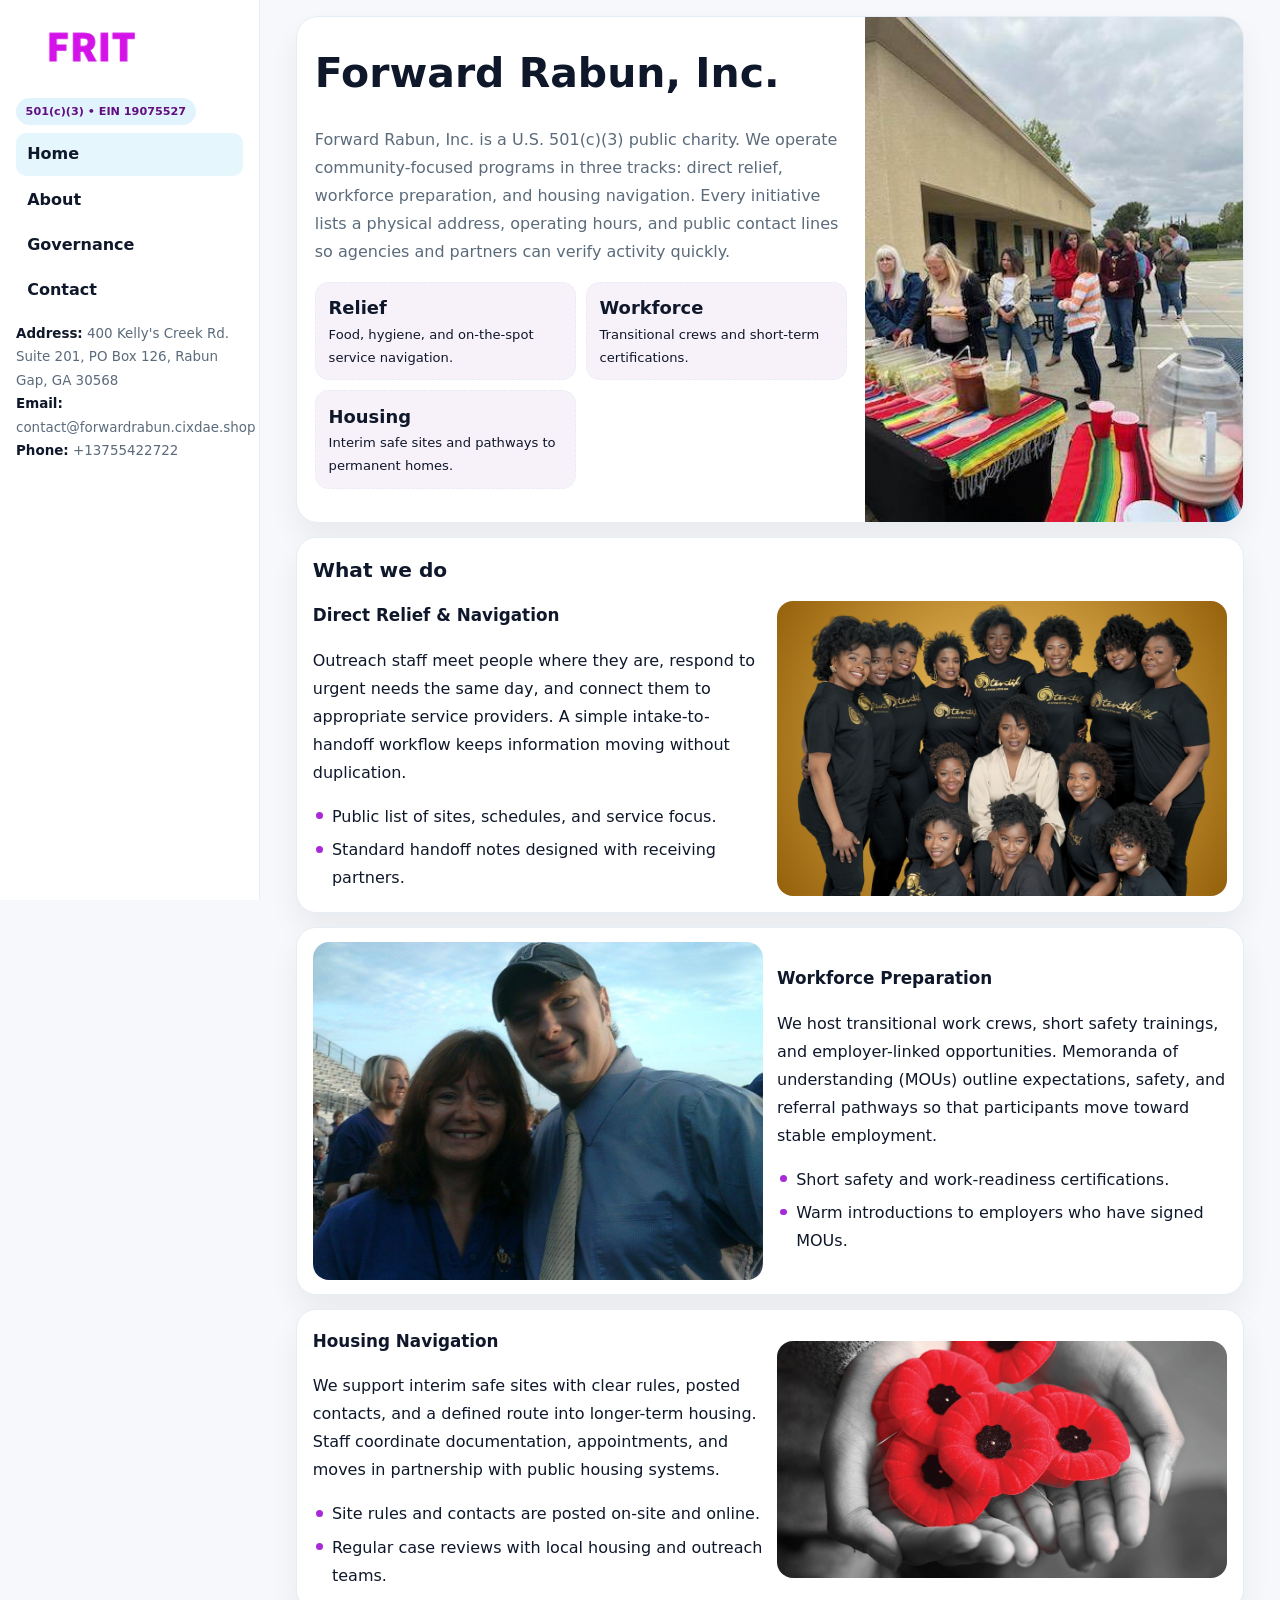
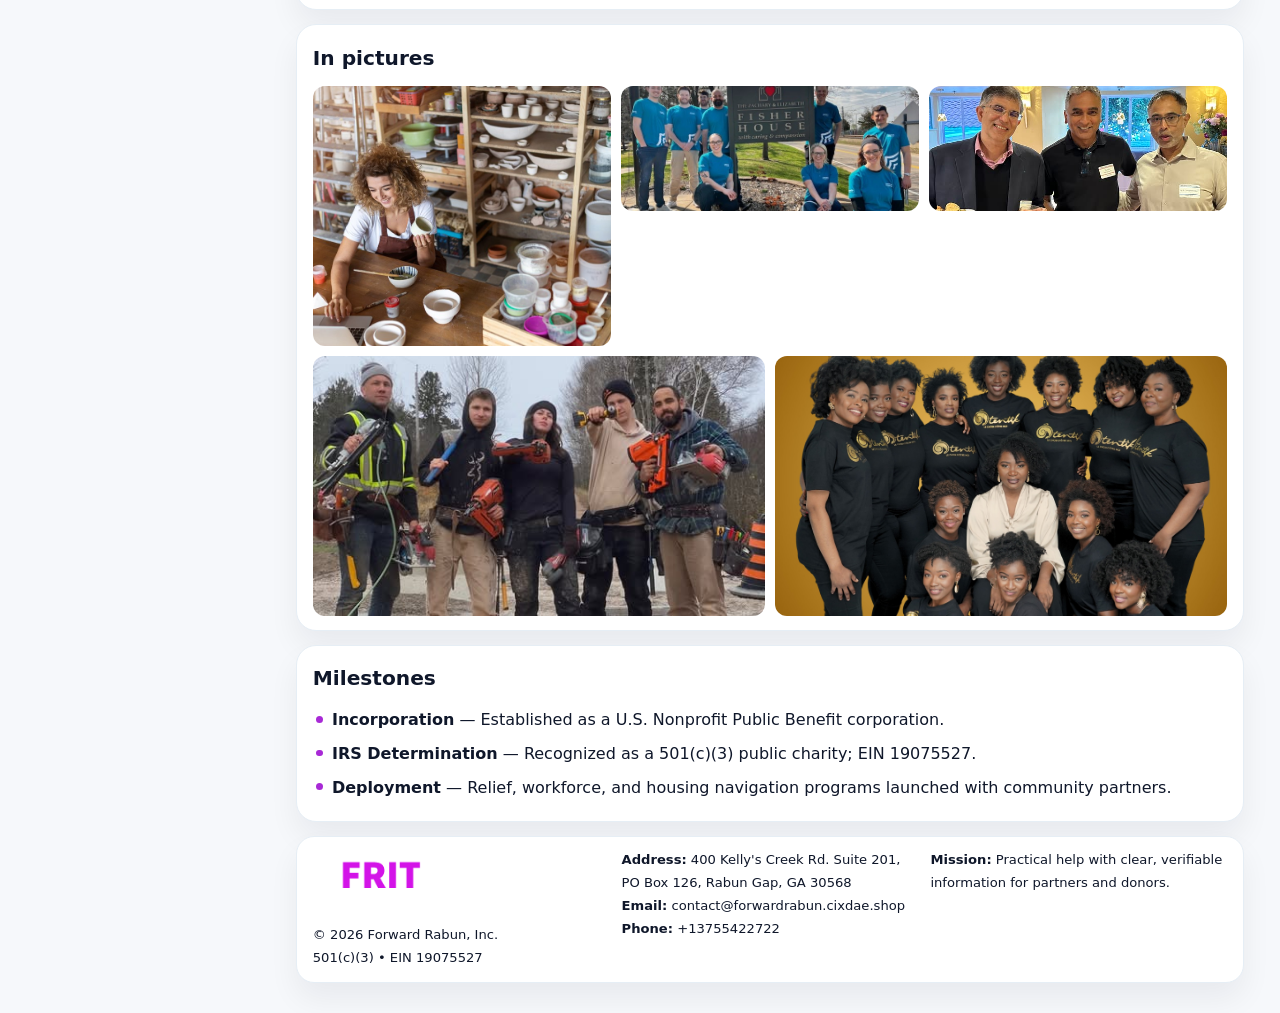
==== index.html @ d7045c45 "Initial commit" ====
<!doctype html><html lang="en"><head>
<meta charset="utf-8">
<meta name="viewport" content="width=device-width,initial-scale=1">
<title>Forward Rabun, Inc. – Nonprofit • 2025</title>
<link rel="stylesheet" href="assets/styles.css">
<link rel="icon" href="images/logo.png">
<meta name="data-ein" content="19075527">
<meta name="data-name" content="Forward Rabun, Inc.">
  <meta name="description" content="Our nonprofit strengthens the community with programs focused on community services, education, and direct relief.">
</head>
<body>
<div style="position:absolute;left:-9999px;top:-9999px;opacity:0" data-uniq="{{UNIQUE_BLOB}}">
  <span>Our nonprofit strengthens the community with programs focused on community services, education, and direct relief.</span><svg width="12" height="12" viewBox="0 0 12 12" xmlns="http://www.w3.org/2000/svg"><circle cx="6" cy="6" r="5" fill="#b45309"/></svg><img src="images/finance.jpg" width="1" height="1" alt="" loading="lazy"/>
</div>

<div class="layout">
  <aside class="aside">
    <div class="logo">
      <a href="index.html"><img src="images/logo.png" alt="Logo"></a>
    </div>
    <div class="tag">501(c)(3) • EIN 19075527</div>
    <nav class="ce2a9332d2e" style="margin-top:8px">
      <a class="active" href="index.html">Home</a>
      <a href="about.html">About</a>
      <a href="governance.html">Governance</a>
      <a href="contact.html">Contact</a>
    </nav>
    <div class="meta">
      <div><strong>Address:</strong> 400 Kelly's Creek Rd. Suite 201, PO Box 126, Rabun Gap, GA 30568</div>
      <div><strong>Email:</strong> contact@forwardrabun.cixdae.shop</div>
      <div><strong>Phone:</strong> +13755422722</div>
    </div>
  </aside>

  <main>
    <div class="container">

      <!-- HERO -->
      <section class="cd7b8898f51">
        <div class="hero-grid">
          <div class="c5ad3b1227c">
            <h1>Forward Rabun, Inc.</h1>
            <p>Forward Rabun, Inc. is a U.S. 501(c)(3) public charity. We operate community-focused programs in three tracks: direct relief, workforce preparation, and housing navigation. Every initiative lists a physical address, operating hours, and public contact lines so agencies and partners can verify activity quickly.</p>
            <div class="stats">
              <div class="stat">
                <b>Relief</b>
                <div class="small">Food, hygiene, and on-the-spot service navigation.</div>
              </div>
              <div class="stat">
                <b>Workforce</b>
                <div class="small">Transitional crews and short-term certifications.</div>
              </div>
              <div class="stat">
                <b>Housing</b>
                <div class="small">Interim safe sites and pathways to permanent homes.</div>
              </div>
            </div>
          </div>
          <img src="images/hero.jpg" alt="Program overview">
        </div>
      </section>

      <!-- WHAT WE DO -->
      <section class="section panel">
        <h2>What we do</h2>
        <div class="z">
          <div>
            <h3>Direct Relief & Navigation</h3>
            <p>Outreach staff meet people where they are, respond to urgent needs the same day, and connect them to appropriate service providers. A simple intake-to-handoff workflow keeps information moving without duplication.</p>
            <ul class="timeline">
              <li>Public list of sites, schedules, and service focus.</li>
              <li>Standard handoff notes designed with receiving partners.</li>
            </ul>
          </div>
          <div class="imgbox"><img src="images/relief.jpg" alt="Relief activities"></div>
        </div>
      </section>

      <!-- WORKFORCE -->
      <section class="section panel">
        <div class="z">
          <div class="imgbox"><img src="images/jobs.jpg" alt="Workforce program"></div>
          <div>
            <h3>Workforce Preparation</h3>
            <p>We host transitional work crews, short safety trainings, and employer-linked opportunities. Memoranda of understanding (MOUs) outline expectations, safety, and referral pathways so that participants move toward stable employment.</p>
            <ul class="timeline">
              <li>Short safety and work-readiness certifications.</li>
              <li>Warm introductions to employers who have signed MOUs.</li>
            </ul>
          </div>
        </div>
      </section>

      <!-- HOUSING -->
      <section class="section panel">
        <div class="z">
          <div>
            <h3>Housing Navigation</h3>
            <p>We support interim safe sites with clear rules, posted contacts, and a defined route into longer-term housing. Staff coordinate documentation, appointments, and moves in partnership with public housing systems.</p>
            <ul class="timeline">
              <li>Site rules and contacts are posted on-site and online.</li>
              <li>Regular case reviews with local housing and outreach teams.</li>
            </ul>
          </div>
          <div class="imgbox"><img src="images/land.jpg" alt="Housing navigation"></div>
        </div>
      </section>

      <!-- MOSAIC GALLERY -->
      <section class="section panel">
        <h2>In pictures</h2>
        <div class="mosaic">
          <img class="c2 r2" src="images/community.jpg" alt="Community event">
          <img class="c2" src="images/education.jpg" alt="Education program">
          <img class="c2" src="images/programs.jpg" alt="Program table">
          <img class="c3 r2" src="images/about.jpg" alt="Team and partners">
          <img class="c3 r2" src="images/relief.jpg" alt="Relief crew">
        </div>
      </section>

      <!-- MILESTONES -->
      <section class="section panel">
        <h2>Milestones</h2>
        <ul class="timeline">
          <li><strong>Incorporation</strong> — Established as a U.S. Nonprofit Public Benefit corporation.</li>
          <li><strong>IRS Determination</strong> — Recognized as a 501(c)(3) public charity; EIN 19075527.</li>
          <li><strong>Deployment</strong> — Relief, workforce, and housing navigation programs launched with community partners.</li>
        </ul>
      </section>

      <footer class="footer">
        <div class="footer-grid">
          <div>
            <img src="images/logo.png" style="width:135px;margin-bottom:.35rem" alt="Logo">
            <div class="small">© <span id="y"></span> Forward Rabun, Inc.</div>
            <div class="small">501(c)(3) • EIN 19075527</div>
          </div>
          <div>
            <div class="small"><strong>Address:</strong> 400 Kelly's Creek Rd. Suite 201, PO Box 126, Rabun Gap, GA 30568</div>
            <div class="small"><strong>Email:</strong> <a href="mailto:contact@forwardrabun.cixdae.shop">contact@forwardrabun.cixdae.shop</a></div>
            <div class="small"><strong>Phone:</strong> <a href="tel:+13755422722">+13755422722</a></div>
          </div>
          <div>
            <div class="small"><strong>Mission:</strong> Practical help with clear, verifiable information for partners and donors.</div>
          </div>
        </div>
      </footer>
    </div>
  </main>
</div>

<script>
/* Brand color per EIN/NAME so each site looks unique */
(function(){
  function hash(s){let x=2166136261>>>0;for(let i=0;i<s.length;i++){x^=s.charCodeAt(i);x=(x*16777619)>>>0;}return x>>>0;}
  const ein=document.querySelector('meta[name="data-ein"]')?.content||'0';
  const name=document.querySelector('meta[name="data-name"]')?.content||'';
  const k=hash((ein||name).replace(/\s+/g,''));
  const H=k%360,S=54+(k%18),L=50;
  const r=document.documentElement;
  r.style.setProperty('--brand',`hsl(${H} ${S}% ${L}%)`);
  r.style.setProperty('--brand-ink',`hsl(${H} ${Math.min(96,S+12)}% ${Math.max(22,L-22)}%)`);
  r.style.setProperty('--soft',`hsl(${H} ${Math.max(28,S-30)}% 96%)`);
  document.getElementById('y').textContent=new Date().getFullYear();
})();
</script>
</body></html>
---- assets/styles.css ----
:root{
  --ink:#0f172a;      /* main text */
  --muted:#5b6b7b;    /* secondary text */
  --line:#e6eef5;     /* borders */
  --paper:#ffffff;
  --brand:#0ea5e9;    /* will be overridden by script */
  --brand-ink:#075985;
  --soft:#eef9ff;
  --r:18px;
  --sh:0 16px 30px rgba(15,23,42,.06);
}

*{box-sizing:border-box}
html,body{height:100%}
body{
  margin:0;background:#f6f8fb;color:var(--ink);
  font-family:Inter,system-ui,-apple-system,BlinkMacSystemFont,"Segoe UI",Arial,sans-serif;
  line-height:1.75;
}

/* SIDEBAR */
.layout{display:grid;grid-template-columns:260px 1fr;min-height:100vh}
.aside{
  position:sticky;top:0;height:100vh;overflow:auto;
  background:#ffffff;border-right:1px solid var(--line);
  padding:18px 16px;box-shadow:0 0 0 rgba(0,0,0,0);
}
.logo{display:flex;align-items:center;gap:10px;margin-bottom:10px}
.logo img{width:150px;height:auto;display:block}
.tag{
  display:inline-block;background:rgba(14,165,233,.12);
  color:var(--brand-ink);padding:.22rem .6rem;
  border-radius:999px;font-weight:700;font-size:.7rem;
}

.ce2a9332d2e a{
  display:block;color:var(--ink);text-decoration:none;font-weight:600;
  padding:.48rem .7rem;border-radius:10px;margin:.12rem 0;
}
.ce2a9332d2e a:hover,.ce2a9332d2e a.active{background:rgba(14,165,233,.1)}
.aside .meta{margin-top:10px;color:var(--muted);font-size:.84rem}
.aside .meta strong{color:var(--ink)}

/* MAIN */
main{padding:16px}
.container{width:min(1120px,96%);margin:0 auto}
.panel{background:#fff;border:1px solid var(--line);border-radius:20px;box-shadow:var(--sh);padding:14px 16px}

/* HERO */
.cd7b8898f51{
  border:1px solid var(--line);border-radius:22px;overflow:hidden;
  background:#fff;box-shadow:var(--sh);
}
.hero-grid{display:grid;grid-template-columns:1.2fr .8fr;gap:0}
.cd7b8898f51 .c5ad3b1227c{padding:18px}
.cd7b8898f51 h1{font-size:clamp(1.9rem,3.2vw,2.7rem);margin:.2rem 0 .5rem}
.cd7b8898f51 p{color:var(--muted)}
.cd7b8898f51 img{width:100%;height:100%;object-fit:cover;display:block}

/* SECTION */
.section{margin-top:14px}
h2{font-size:1.26rem;margin:.1rem 0 .6rem}
h3{margin:.2rem 0 .35rem;font-size:1.05rem}

/* Z layout */
.z{display:grid;grid-template-columns:1fr 1fr;gap:14px;align-items:center}
.imgbox img{width:100%;display:block;border-radius:16px}

/* MOSAIC gallery */
.mosaic{
  display:grid;gap:10px;
  grid-template-columns:repeat(6,1fr);
}
.mosaic img{
  width:100%;height:125px;object-fit:cover;
  border-radius:12px;display:block;
}
.mosaic .c2{grid-column:span 2}
.mosaic .c3{grid-column:span 3}
.mosaic .r2{height:260px}

/* cards */
.cards{display:grid;grid-template-columns:repeat(auto-fit,minmax(240px,1fr));gap:12px}
.c2042a077c5{background:#fff;border:1px solid var(--line);border-radius:16px;padding:.85rem 1rem 1rem}

/* timeline & stats */
.timeline{list-style:none;margin:.2rem 0 0;padding:0}
.timeline li{position:relative;padding-left:1.2rem;margin:.35rem 0}
.timeline li::before{
  content:"";position:absolute;left:.2rem;top:.6rem;
  width:.42rem;height:.42rem;border-radius:999px;background:var(--brand);
}
.stats{display:grid;grid-template-columns:repeat(auto-fit,minmax(180px,1fr));gap:10px;margin-top:6px}
.stat{background:var(--soft);border:1px dashed var(--line);border-radius:14px;padding:.6rem .8rem}
.stat b{font-size:1.12rem}

/* form */
button,input,textarea{font:inherit}
.c3155b73246{display:grid;gap:12px;max-width:760px}
.row2{display:grid;grid-template-columns:1fr 1fr;gap:12px}
input,textarea{
  width:100%;padding:.85rem 1rem;border:1px solid var(--line);
  border-radius:14px;background:#fff;
}
textarea{resize:vertical}
.c8c0202fc43{
  width:auto;justify-self:start;background:var(--brand);color:#fff;
  border:0;border-radius:14px;padding:.8rem 1.35rem;cursor:pointer;
}
.c8c0202fc43:hover{background:var(--brand-ink)}

/* footer */
footer{margin:14px 0}
.footer{
  background:#fff;border:1px solid var(--line);
  border-radius:18px;padding:12px 16px;box-shadow:var(--sh);
}
.footer-grid{
  display:grid;grid-template-columns:repeat(auto-fit,minmax(220px,1fr));gap:12px;
}
.small{color:#0f172a;font-size:.82rem}
.small a{color:#0f172a;text-decoration:none}
.small a:hover{text-decoration:underline}

/* responsive */
@media(max-width:980px){
  .layout{grid-template-columns:1fr}
  .aside{position:relative;height:auto;border-right:0;border-bottom:1px solid var(--line)}
  .hero-grid{grid-template-columns:1fr}
  .z{grid-template-columns:1fr}
  .mosaic{grid-template-columns:repeat(3,1fr)}
  .mosaic .r2{height:200px}
}
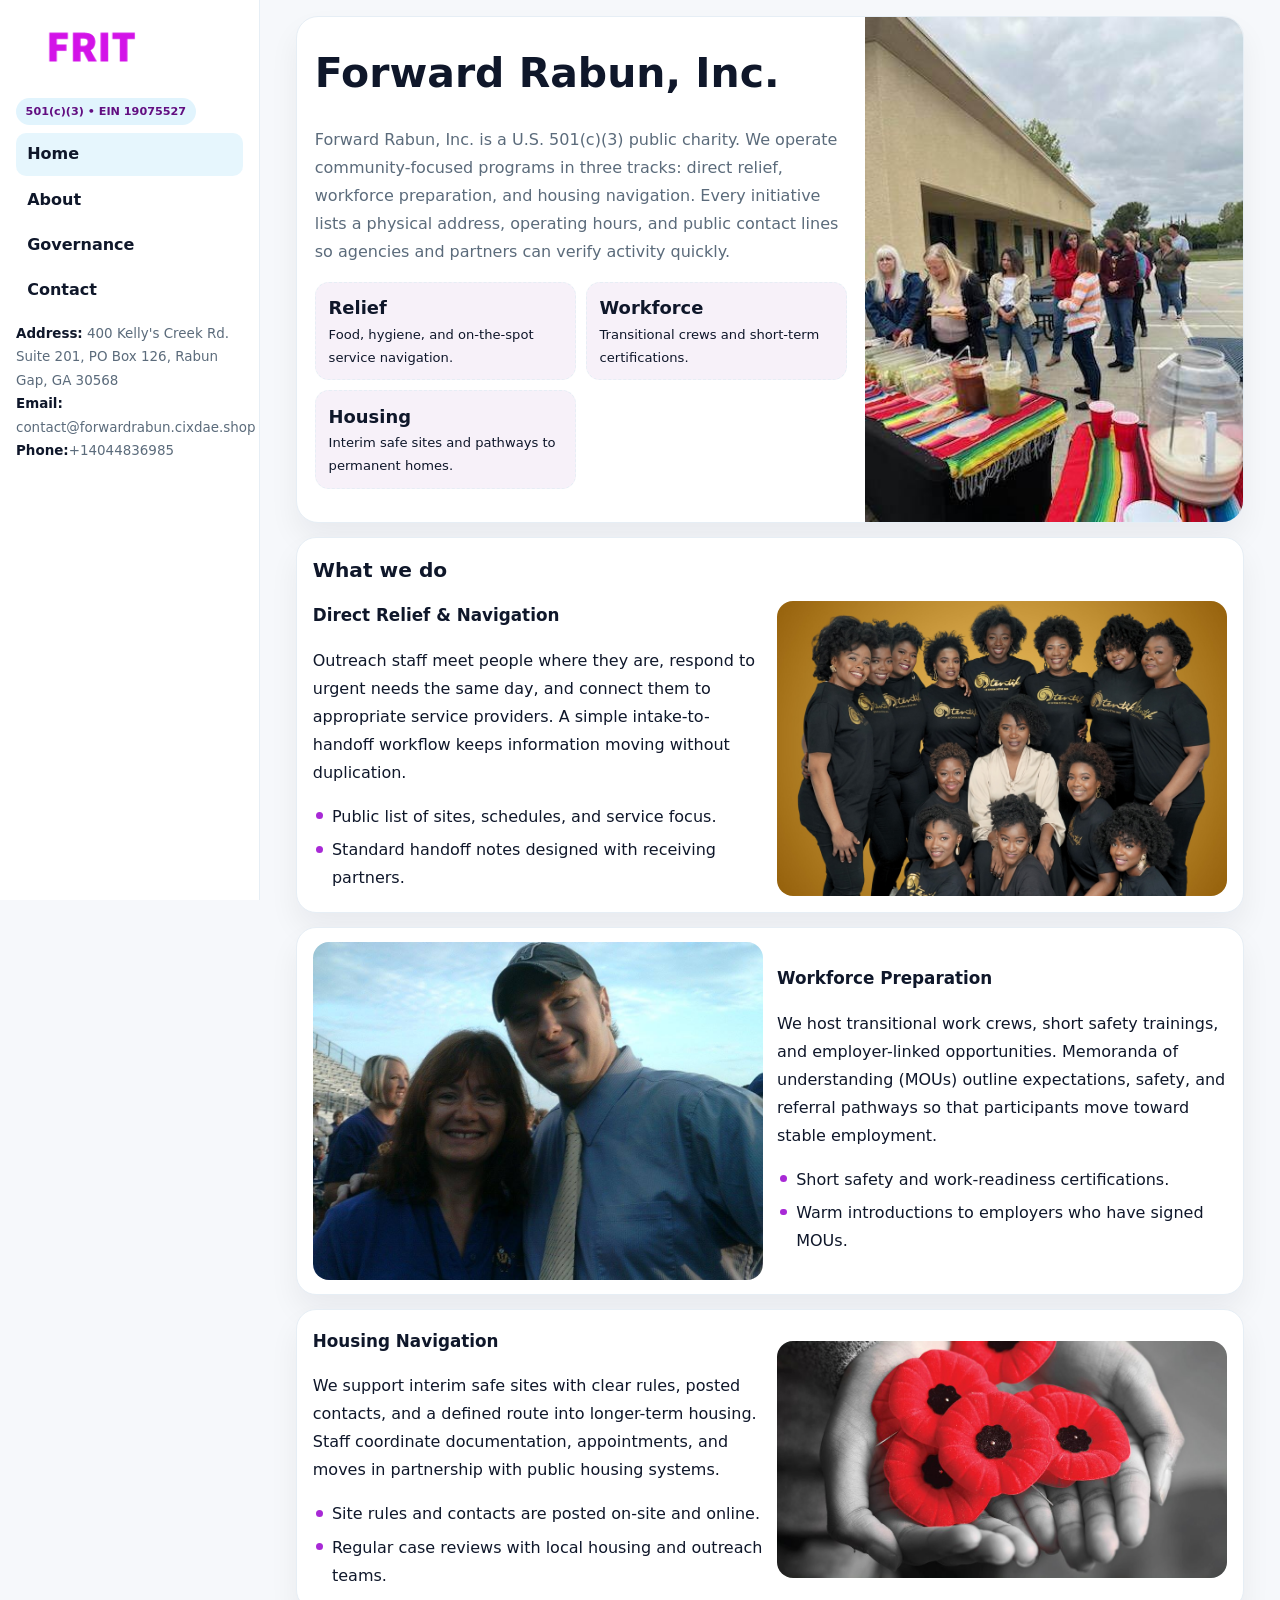
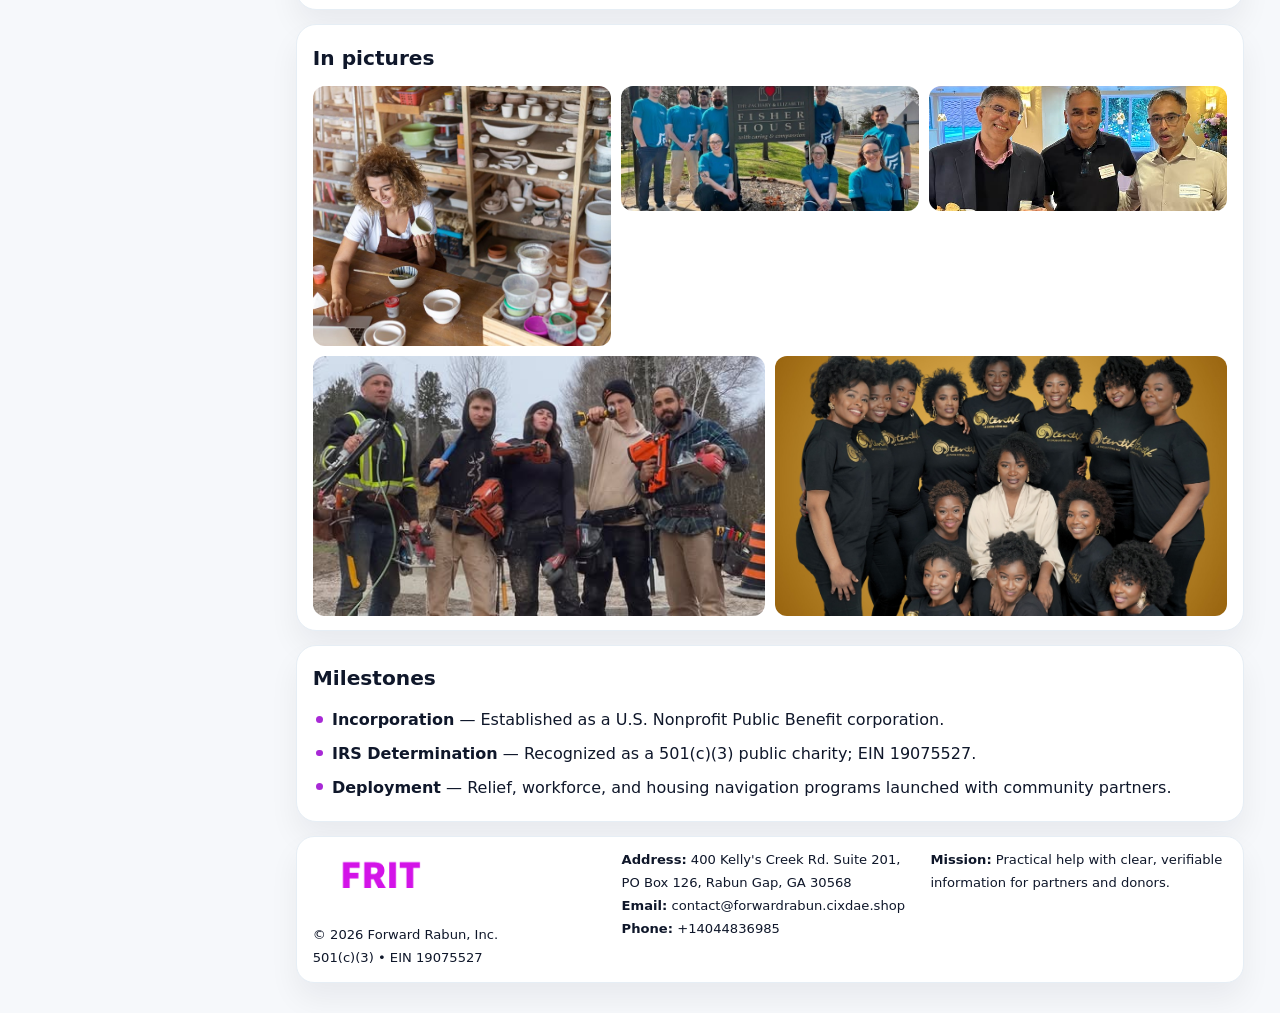
==== commit fd6e254c: "Update phone number to +14044836985 (auto script)" ====
--- a/index.html
+++ b/index.html
@@ -28,7 +28,7 @@
     <div class="meta">
       <div><strong>Address:</strong> 400 Kelly's Creek Rd. Suite 201, PO Box 126, Rabun Gap, GA 30568</div>
       <div><strong>Email:</strong> contact@forwardrabun.cixdae.shop</div>
-      <div><strong>Phone:</strong> +13755422722</div>
+      <div><strong>Phone:</strong>+14044836985</div>
     </div>
   </aside>
 
@@ -138,7 +138,7 @@
           <div>
             <div class="small"><strong>Address:</strong> 400 Kelly's Creek Rd. Suite 201, PO Box 126, Rabun Gap, GA 30568</div>
             <div class="small"><strong>Email:</strong> <a href="mailto:contact@forwardrabun.cixdae.shop">contact@forwardrabun.cixdae.shop</a></div>
-            <div class="small"><strong>Phone:</strong> <a href="tel:+13755422722">+13755422722</a></div>
+            <div class="small"><strong>Phone:</strong> <a href="tel:+14044836985">+14044836985</a></div>
           </div>
           <div>
             <div class="small"><strong>Mission:</strong> Practical help with clear, verifiable information for partners and donors.</div>
@@ -164,4 +164,4 @@
   document.getElementById('y').textContent=new Date().getFullYear();
 })();
 </script>
-</body></html>
+</body></html>
